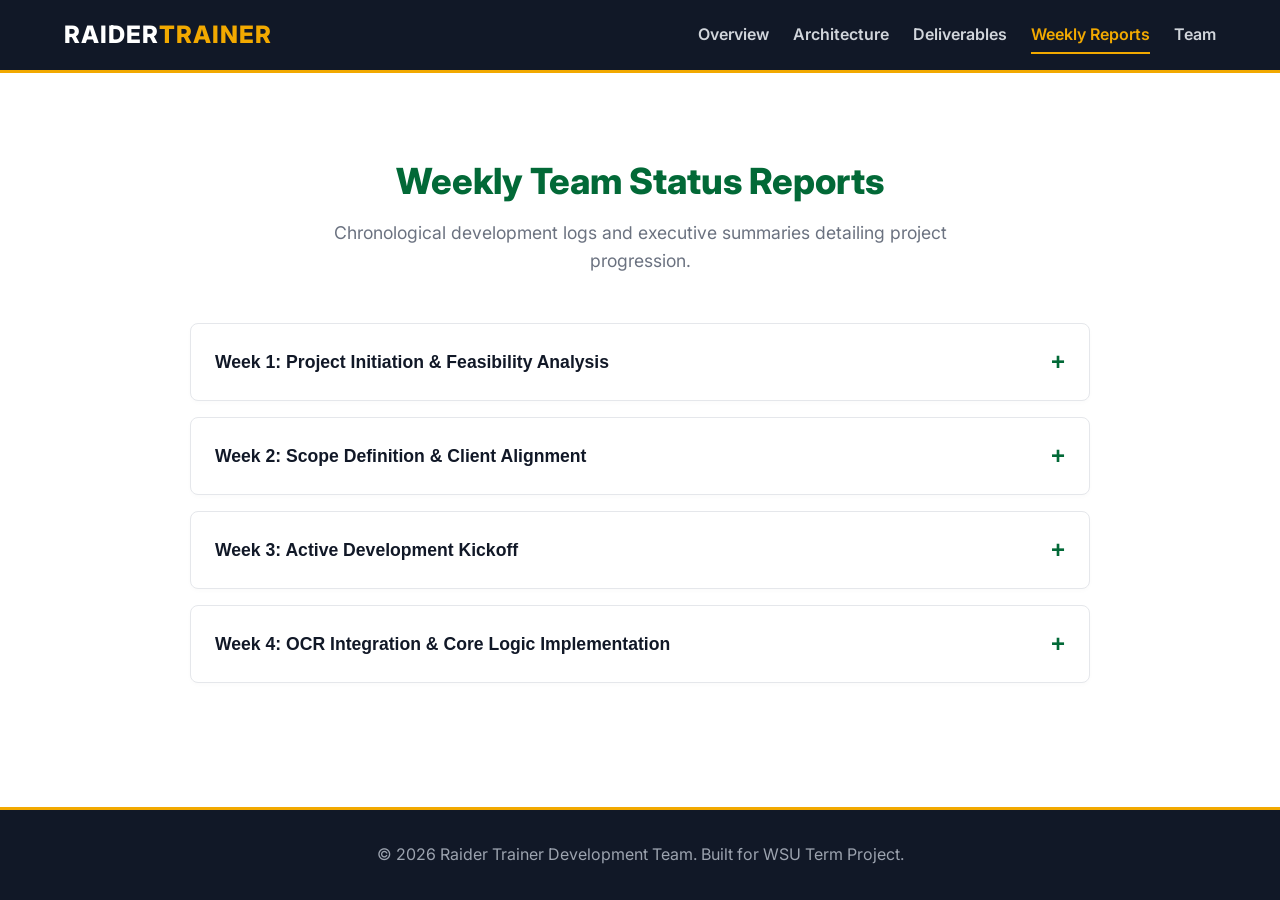
==== reports.html @ cd7f5178 "Added .html, .css, and .js files for the website" ====
<!DOCTYPE html>
<html lang="en">
<head>
    <meta charset="UTF-8">
    <meta name="viewport" content="width=device-width, initial-scale=1.0">
    <title>Raider Trainer | Weekly Reports</title>
    <link rel="stylesheet" href="styles.css">
    <link rel="preconnect" href="https://fonts.googleapis.com">
    <link rel="preconnect" href="https://fonts.gstatic.com" crossorigin>
    <link href="https://fonts.googleapis.com/css2?family=Inter:wght@300;400;600;700;800&display=swap" rel="stylesheet">
</head>
<body>
    <header class="navbar">
        <div class="nav-container">
            <a href="index.html" class="logo">Raider<span>Trainer</span></a>
            <button class="nav-toggle" id="navToggle">&#9776;</button>
            <nav class="nav-menu" id="navMenu">
                <ul>
                    <li><a href="index.html">Overview</a></li>
                    <li><a href="architecture.html">Architecture</a></li>
                    <li><a href="deliverables.html">Deliverables</a></li>
                    <li><a href="reports.html" class="active">Weekly Reports</a></li>
                    <li><a href="team.html">Team</a></li>
                </ul>
            </nav>
        </div>
    </header>

    <section class="section container">
        <h2 class="section-title">Weekly Team Status Reports</h2>
        <p class="section-subtitle">Chronological development logs and executive summaries detailing project progression.</p>

        <div class="accordion">
            <!-- Week 1 -->
            <div class="accordion-item">
                <button class="accordion-header">
                    <span>Week 1: Project Initiation & Feasibility Analysis</span>
                    <span class="icon">+</span>
                </button>
                <div class="accordion-content">
                    <p><strong>Executive Summary:</strong></p>
                    <ul>
                        <li>Conducted initial team assembly to establish internal communication protocols and collaborative workflows.</li>
                        <li>Performed preliminary technical research on the Python programming language to evaluate its feasibility and library support for the application's core computer vision requirements.</li>
                    </ul>
                </div>
            </div>

            <!-- Week 2 -->
            <div class="accordion-item">
                <button class="accordion-header">
                    <span>Week 2: Scope Definition & Client Alignment</span>
                    <span class="icon">+</span>
                </button>
                <div class="accordion-content">
                    <p><strong>Executive Summary (Meetings on 9/9, 9/10, 9/13):</strong></p>
                    <ul>
                        <li><strong>Role Delegation:</strong> Formally assigned domain responsibilities: Dipika Jirel (Frontend GUI), Prince Patel (Backend & Computer Vision), and Daniel Blair (Project Documentation & Web Architecture).</li>
                        <li><strong>MVP Delineation:</strong> Finalized the Software Requirements Specification, explicitly designating Requirements 1.x through 7.x as the Minimum Viable Product (MVP), while categorizing 8.x and beyond as secondary objectives.</li>
                        <li><strong>Technical Decisions:</strong> Adopted Optical Character Recognition (OCR) for dumbbell weight identification. Established a robust error-handling protocol where the system will prompt manual user entry following three consecutive OCR failures.</li>
                        <li><strong>Client Coordination:</strong> Conducted a formal requirement review session with the client (Professor Sean) following the September 10th lecture to validate project scope and deliverables.</li>
                    </ul>
                </div>
            </div>

            <!-- Week 3 -->
            <div class="accordion-item">
                <button class="accordion-header">
                    <span>Week 3: Active Development Kickoff</span>
                    <span class="icon">+</span>
                </button>
                <div class="accordion-content">
                    <p><strong>Executive Summary (Meetings on 9/18, 9/20):</strong></p>
                    <ul>
                        <li><strong>Phase Transition:</strong> Successfully transitioned from the documentation phase into active coding and architectural development across all respective domains.</li>
                        <li><strong>Backend Operations:</strong> Initiated development of the OCR module for automated weight detection, tracking toward a Week 4 completion milestone.</li>
                        <li><strong>Web Architecture & Frontend:</strong> Commenced structural UI layout for the desktop application and established the repository framework for the project documentation website, targeting an October 1 deployment.</li>
                        <li><strong>Sprint Synchronization:</strong> Executed mid-week status checks to monitor individual progress, assess risk factors, and ensure alignment with impending preliminary deadlines.</li>
                    </ul>
                </div>
            </div>

            <!-- Week 4 -->
            <div class="accordion-item">
                <button class="accordion-header">
                    <span>Week 4: OCR Integration & Core Logic Implementation</span>
                    <span class="icon">+</span>
                </button>
                <div class="accordion-content">
                    <p><strong>Executive Summary:</strong></p>
                    <ul>
                        <li><strong>Backend Milestone:</strong> Successfully implemented and finalized the OCR weight recognition system. Established the fundamental algorithmic logic for tracking workout metrics, including repetitions and sets.</li>
                        <li><strong>Frontend Progression:</strong> Continued iterative development on the graphical user interface, refining component layouts and user routing.</li>
                        <li><strong>Documentation Hub:</strong> Achieved substantial progress on the team website, finalizing the styling parameters and responsive layouts in preparation for hosting integration.</li>
                    </ul>
                </div>
            </div>

        </div>
    </section>
    
    <footer>
        <div class="container footer-content">
            <p>&copy; 2026 Raider Trainer Development Team. Built for WSU Term Project.</p>
        </div>
    </footer>
    <script src="script.js"></script>
</body>
</html>
---- styles.css ----
/* WSU Theme Variables */
:root {
    --wsu-green: #026937;
    --wsu-green-dark: #014d28;
    --wsu-gold: #F2A900;
    --wsu-gold-light: #ffc436;
    
    --dark-color: #1a1c20;
    --darker-color: #111827;
    --light-bg: #f3f4f6;
    --white: #ffffff;
    --text-color: #374151;
    --border-color: #e5e7eb;
    
    --font-family: 'Inter', -apple-system, BlinkMacSystemFont, sans-serif;
    --transition: all 0.3s ease;
}

* { margin: 0; padding: 0; box-sizing: border-box; }

body {
    font-family: var(--font-family);
    line-height: 1.6;
    color: var(--text-color);
    background-color: var(--white);
    min-height: 100vh;
    display: flex;
    flex-direction: column;
}

.container { max-width: 1200px; margin: 0 auto; padding: 0 1.5rem; flex-grow: 1; }

/* Navigation */
.navbar { background-color: var(--darker-color); position: sticky; top: 0; z-index: 1000; border-bottom: 3px solid var(--wsu-gold); }
.nav-container { display: flex; justify-content: space-between; align-items: center; padding: 1rem 1.5rem; max-width: 1200px; margin: 0 auto; }
.logo { font-size: 1.5rem; font-weight: 800; color: var(--white); text-decoration: none; text-transform: uppercase; letter-spacing: 1px;}
.logo span { color: var(--wsu-gold); }

.nav-menu ul { display: flex; list-style: none; gap: 1.5rem; }
.nav-menu a { color: #d1d5db; text-decoration: none; font-weight: 600; transition: var(--transition); padding: 0.5rem 0;}
.nav-menu a:hover, .nav-menu a.active { color: var(--wsu-gold); border-bottom: 2px solid var(--wsu-gold); }
.nav-toggle { display: none; background: none; border: none; color: white; font-size: 1.5rem; cursor: pointer; }

/* Hero Section */
.hero { background: linear-gradient(135deg, var(--darker-color), var(--wsu-green-dark)); color: white; padding: 7rem 1.5rem; text-align: center; border-bottom: 5px solid var(--wsu-gold); }
.badge { background: rgba(242, 169, 0, 0.2); color: var(--wsu-gold); padding: 0.5rem 1.2rem; border-radius: 20px; font-weight: 700; text-transform: uppercase; font-size: 0.85rem; letter-spacing: 1px; border: 1px solid var(--wsu-gold);}
.hero h1 { font-size: 3rem; margin: 1.5rem 0 1rem 0; font-weight: 800; line-height: 1.2; }
.hero p { font-size: 1.2rem; color: #e5e7eb; max-width: 700px; margin: 0 auto 2.5rem auto; }

.hero-buttons { display: flex; justify-content: center; gap: 1rem; flex-wrap: wrap; }
.btn { padding: 0.8rem 2rem; border-radius: 6px; text-decoration: none; font-weight: 700; transition: var(--transition); display: inline-block; }
.btn-primary { background-color: var(--wsu-gold); color: var(--darker-color); }
.btn-primary:hover { background-color: var(--wsu-gold-light); transform: translateY(-2px); }
.btn-outline { border: 2px solid var(--wsu-gold); color: var(--wsu-gold); }
.btn-outline:hover { background-color: rgba(242, 169, 0, 0.1); transform: translateY(-2px); }

/* General Sections */
.section { padding: 5rem 0; }
.bg-alt { background-color: var(--light-bg); border-top: 1px solid var(--border-color); border-bottom: 1px solid var(--border-color); }
.section-title { font-size: 2.25rem; color: var(--wsu-green); text-align: center; margin-bottom: 0.5rem; font-weight: 800; }
.section-subtitle { text-align: center; color: #6b7280; max-width: 650px; margin: 0 auto 3rem auto; font-size: 1.1rem; }

/* Grid Layouts */
.card-grid, .arch-tech-grid, .deliverables-grid, .team-grid {
    display: grid;
    grid-template-columns: repeat(auto-fit, minmax(280px, 1fr));
    gap: 2rem;
}

.card, .tech-item, .deliverable-card, .team-card {
    background: var(--white);
    padding: 2.5rem 2rem;
    border-radius: 12px;
    border: 1px solid var(--border-color);
    box-shadow: 0 4px 6px rgba(0,0,0,0.02);
    transition: var(--transition);
}

.card:hover, .deliverable-card:hover, .team-card:hover {
    transform: translateY(-5px);
    box-shadow: 0 12px 20px rgba(0,0,0,0.08);
    border-color: var(--wsu-green);
}

.card-icon { font-size: 2.5rem; margin-bottom: 1rem; }
.card h3 { color: var(--darker-color); margin-bottom: 1rem; font-size: 1.25rem; }

/* Feature Split Cards (For GIFs) */
.feature-grid { display: flex; flex-direction: column; gap: 4rem; margin-top: 3rem; }
.feature-card { display: flex; align-items: center; gap: 3rem; background: var(--white); border-radius: 12px; border: 1px solid var(--border-color); overflow: hidden; box-shadow: 0 4px 15px rgba(0,0,0,0.05); }
.feature-card.reverse { flex-direction: row-reverse; }
.feature-media { flex: 1; background: var(--darker-color); display: flex; justify-content: center; padding: 2rem; }
.feature-media img { width: 100%; max-width: 300px; border-radius: 8px; border: 3px solid #374151; }
.feature-text { flex: 1.2; padding: 3rem; }
.feature-text h3 { color: var(--wsu-green); font-size: 1.8rem; margin-bottom: 1rem; font-weight: 800; }
.feature-text p { font-size: 1.1rem; color: #4b5563; }

/* Architecture Box */
.arch-box { background: var(--white); padding: 3rem; border-radius: 12px; border: 1px solid var(--border-color); border-top: 5px solid var(--wsu-green); box-shadow: 0 10px 25px rgba(0,0,0,0.05); }
.tech-item h4 { color: var(--wsu-gold); margin-bottom: 0.5rem; font-size: 1.2rem; background: var(--darker-color); display: inline-block; padding: 0.3rem 0.8rem; border-radius: 4px; }

/* Team Cards */
.team-card { text-align: center; border-top: 4px solid var(--wsu-gold); }
.avatar { width: 90px; height: 90px; border-radius: 50%; background: var(--wsu-green); color: white; display: flex; align-items: center; justify-content: center; font-size: 1.8rem; font-weight: 800; margin: 0 auto 1.5rem auto; border: 4px solid var(--light-bg); box-shadow: 0 4px 10px rgba(0,0,0,0.1);}
.team-card h3 { font-size: 1.4rem; color: var(--darker-color); margin-bottom: 0.2rem; }
.role { color: var(--wsu-green); font-weight: 700; margin-bottom: 1.2rem; text-transform: uppercase; font-size: 0.85rem; letter-spacing: 1px; }

/* Deliverables */
.deliverable-card { position: relative; }
.weight-tag { position: absolute; top: 1.5rem; right: 1.5rem; background: var(--wsu-gold); color: var(--darker-color); font-size: 0.75rem; padding: 0.3rem 0.8rem; border-radius: 20px; font-weight: 700; }
.doc-link { display: inline-block; margin-top: 1.5rem; color: var(--wsu-green); font-weight: 700; text-decoration: none; border-bottom: 2px solid transparent; transition: var(--transition); }
.doc-link:hover { color: var(--wsu-green-dark); border-bottom-color: var(--wsu-green-dark); }

/* Accordion */
.accordion { max-width: 900px; margin: 0 auto; }
.accordion-item { border: 1px solid var(--border-color); margin-bottom: 1rem; border-radius: 8px; background: var(--white); box-shadow: 0 2px 4px rgba(0,0,0,0.02); overflow: hidden; }
.accordion-header { width: 100%; padding: 1.5rem; display: flex; justify-content: space-between; align-items: center; background: none; border: none; font-size: 1.1rem; font-weight: 700; cursor: pointer; color: var(--darker-color); transition: var(--transition); }
.accordion-header:hover { background-color: var(--light-bg); color: var(--wsu-green); }
.accordion-content { padding: 0 1.5rem; max-height: 0; overflow: hidden; transition: max-height 0.4s ease, padding 0.4s ease; background: #fafafa; }
.accordion-item.active .accordion-content { padding-bottom: 1.5rem; max-height: 400px; }
.accordion-item.active .icon { transform: rotate(45deg); color: var(--wsu-gold); }
.icon { font-size: 1.5rem; transition: transform 0.3s ease; color: var(--wsu-green); font-weight: bold; }

/* Footer */
footer { background: var(--darker-color); color: #9ca3af; padding: 2rem 0; text-align: center; border-top: 3px solid var(--wsu-gold); }

/* =========================================
   Terminal Window (Architecture Page)
   ========================================= */
.terminal-window { 
    background: var(--darker-color); 
    border-radius: 8px; 
    max-width: 800px; 
    margin: 0 auto; 
    box-shadow: 0 10px 30px rgba(0,0,0,0.15); 
    overflow: hidden; 
    border: 1px solid #374151; 
}
.terminal-header { 
    background: #374151; 
    padding: 0.75rem 1rem; 
    display: flex; 
    align-items: center; 
    gap: 8px; 
    position: relative; 
}
.dot { width: 12px; height: 12px; border-radius: 50%; display: inline-block; }
.dot.red { background: #ff5f56; }
.dot.yellow { background: #ffbd2e; }
.dot.green { background: #27c93f; }
.terminal-title { 
    color: #9ca3af; 
    font-size: 0.85rem; 
    font-family: monospace; 
    position: absolute; 
    width: 100%; 
    text-align: center; 
    left: 0; 
    pointer-events: none; 
}
.terminal-body { 
    padding: 1.5rem; 
    font-family: 'Courier New', Courier, monospace; 
    color: #e5e7eb; 
    font-size: 0.95rem; 
    line-height: 1.8; 
    overflow-x: auto; 
}
.prompt { color: var(--wsu-gold); margin-right: 10px; font-weight: bold; }
.comment { color: #6b7280; font-style: italic; }

/* =========================================
   Video Player Container (Index Page)
   ========================================= */
.video-container {
    max-width: 900px;
    margin: 0 auto;
    border-radius: 12px;
    overflow: hidden;
    box-shadow: 0 10px 30px rgba(0,0,0,0.1);
    border: 4px solid var(--darker-color);
    background: var(--darker-color);
}
.video-container video {
    width: 100%;
    display: block;
    border-radius: 8px;
}

/* =========================================
   Hardware Requirements Box (Index Page)
   ========================================= */
.hardware-box {
    max-width: 900px;
    margin: 0 auto;
    background: var(--white);
    padding: 2rem;
    border-radius: 8px;
    border-left: 5px solid var(--wsu-gold);
    box-shadow: 0 4px 6px rgba(0,0,0,0.02);
}
.hardware-box h3 {
    color: var(--darker-color);
    margin-bottom: 1rem;
    font-size: 1.3rem;
}
.hardware-list {
    list-style-type: disc;
    padding-left: 1.5rem;
    color: var(--text-color);
}
.hardware-list li {
    margin-bottom: 0.5rem;
    font-size: 1.05rem;
}

/* Mobile Adjustments */
@media (max-width: 900px) {
    .feature-card { flex-direction: column; }
    .feature-card.reverse { flex-direction: column; }
    .feature-text { padding: 2rem; }
    .hero h1 { font-size: 2.2rem; }
}
@media (max-width: 768px) {
    .nav-toggle { display: block; }
    .nav-menu { display: none; width: 100%; position: absolute; top: 100%; left: 0; background: var(--darker-color); padding: 1rem; border-bottom: 3px solid var(--wsu-gold); }
    .nav-menu.active { display: block; }
    .nav-menu ul { flex-direction: column; gap: 0; }
    .nav-menu a { display: block; padding: 1rem; border-bottom: 1px solid #374151; }
    .nav-menu a:hover, .nav-menu a.active { border-bottom: 1px solid var(--wsu-gold); }
}
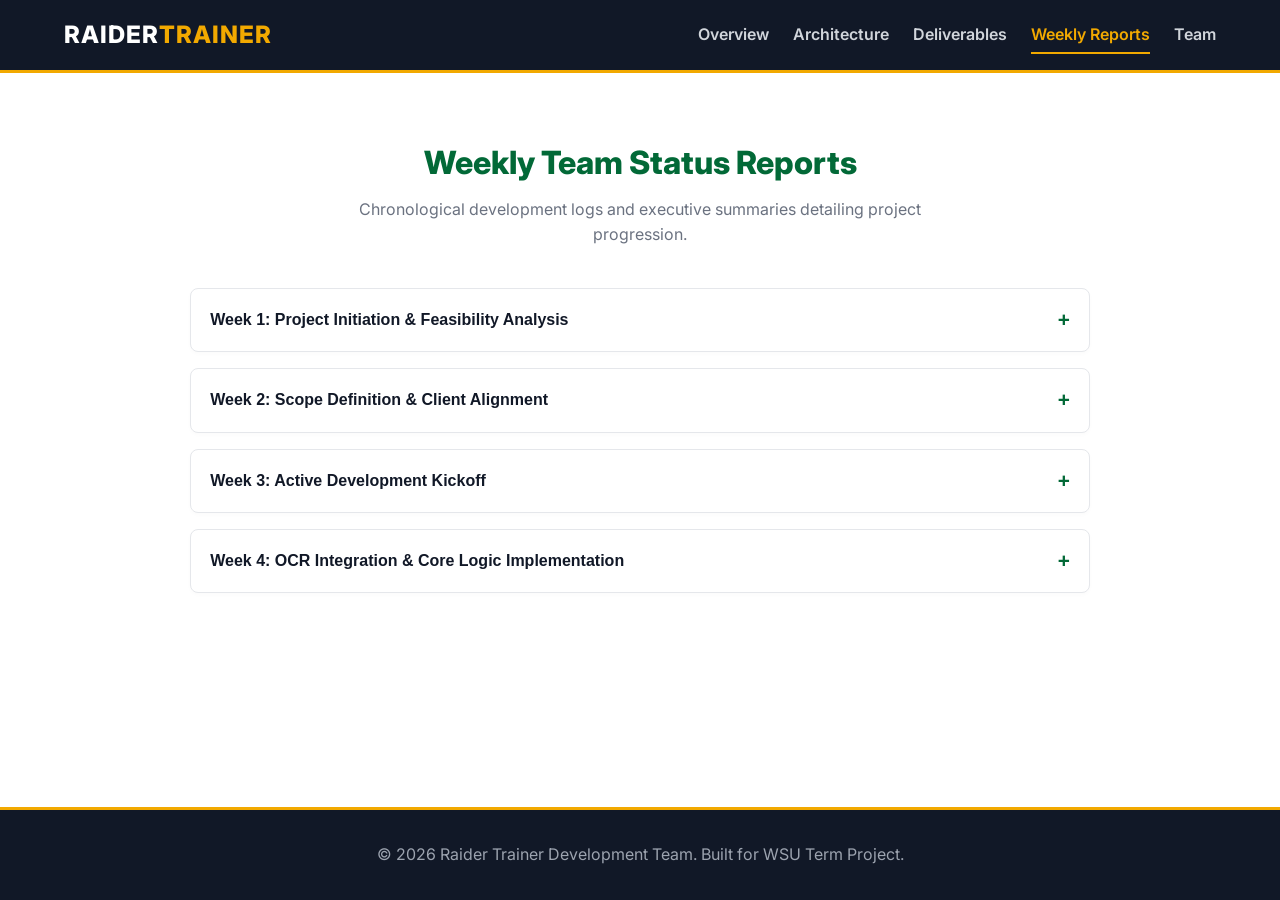
==== commit 36c705dd: "Update reports.html Updated reports.html to mention that Daniel finished the team website for the mo" ====
--- a/reports.html
+++ b/reports.html
@@ -90,8 +90,7 @@
                     <p><strong>Executive Summary:</strong></p>
                     <ul>
                         <li><strong>Backend Milestone:</strong> Successfully implemented and finalized the OCR weight recognition system. Established the fundamental algorithmic logic for tracking workout metrics, including repetitions and sets.</li>
-                        <li><strong>Frontend Progression:</strong> Continued iterative development on the graphical user interface, refining component layouts and user routing.</li>
-                        <li><strong>Documentation Hub:</strong> Achieved substantial progress on the team website, finalizing the styling parameters and responsive layouts in preparation for hosting integration.</li>
+                        <li><strong>Frontend & Website Completion:</strong> Daniel Blair successfully finished the team website and the front end of the desktop application, establishing the PyQt6 user interfaces, window routing, and local data persistence workflows.</li>
                     </ul>
                 </div>
             </div>
@@ -106,4 +105,4 @@
     </footer>
     <script src="script.js"></script>
 </body>
-</html>+</html>
--- a/styles.css
+++ b/styles.css
@@ -26,13 +26,20 @@
     min-height: 100vh;
     display: flex;
     flex-direction: column;
-}
-
-.container { max-width: 1200px; margin: 0 auto; padding: 0 1.5rem; flex-grow: 1; }
+    overflow-x: hidden; /* Prevents global horizontal side-scrolling */
+}
+
+.container { 
+    max-width: 1200px; 
+    margin: 0 auto; 
+    padding: 0 1.5rem; 
+    flex-grow: 1; 
+    width: 100%;
+}
 
 /* Navigation */
-.navbar { background-color: var(--darker-color); position: sticky; top: 0; z-index: 1000; border-bottom: 3px solid var(--wsu-gold); }
-.nav-container { display: flex; justify-content: space-between; align-items: center; padding: 1rem 1.5rem; max-width: 1200px; margin: 0 auto; }
+.navbar { background-color: var(--darker-color); position: sticky; top: 0; z-index: 1000; border-bottom: 3px solid var(--wsu-gold); width: 100%; }
+.nav-container { display: flex; justify-content: space-between; align-items: center; padding: 1rem 1.5rem; max-width: 1200px; margin: 0 auto; width: 100%; }
 .logo { font-size: 1.5rem; font-weight: 800; color: var(--white); text-decoration: none; text-transform: uppercase; letter-spacing: 1px;}
 .logo span { color: var(--wsu-gold); }
 
@@ -42,34 +49,48 @@
 .nav-toggle { display: none; background: none; border: none; color: white; font-size: 1.5rem; cursor: pointer; }
 
 /* Hero Section */
-.hero { background: linear-gradient(135deg, var(--darker-color), var(--wsu-green-dark)); color: white; padding: 7rem 1.5rem; text-align: center; border-bottom: 5px solid var(--wsu-gold); }
-.badge { background: rgba(242, 169, 0, 0.2); color: var(--wsu-gold); padding: 0.5rem 1.2rem; border-radius: 20px; font-weight: 700; text-transform: uppercase; font-size: 0.85rem; letter-spacing: 1px; border: 1px solid var(--wsu-gold);}
-.hero h1 { font-size: 3rem; margin: 1.5rem 0 1rem 0; font-weight: 800; line-height: 1.2; }
-.hero p { font-size: 1.2rem; color: #e5e7eb; max-width: 700px; margin: 0 auto 2.5rem auto; }
+.hero { background: linear-gradient(135deg, var(--darker-color), var(--wsu-green-dark)); color: white; padding: 5rem 1rem; text-align: center; border-bottom: 5px solid var(--wsu-gold); }
+.badge { 
+    background: rgba(242, 169, 0, 0.2); 
+    color: var(--wsu-gold); 
+    padding: 0.6rem 1rem; 
+    border-radius: 20px; 
+    font-weight: 700; 
+    text-transform: uppercase; 
+    font-size: 0.75rem; 
+    letter-spacing: 0.5px; 
+    border: 1px solid var(--wsu-gold);
+    display: inline-block;
+    max-width: 100%;
+    white-space: normal; /* Allows badge text to wrap cleanly on phones without overflowing */
+    line-height: 1.4;
+}
+.hero h1 { font-size: 2.5rem; margin: 1.2rem 0 1rem 0; font-weight: 800; line-height: 1.2; }
+.hero p { font-size: 1.1rem; color: #e5e7eb; max-width: 700px; margin: 0 auto 2rem auto; }
 
 .hero-buttons { display: flex; justify-content: center; gap: 1rem; flex-wrap: wrap; }
-.btn { padding: 0.8rem 2rem; border-radius: 6px; text-decoration: none; font-weight: 700; transition: var(--transition); display: inline-block; }
+.btn { padding: 0.8rem 1.8rem; border-radius: 6px; text-decoration: none; font-weight: 700; transition: var(--transition); display: inline-block; text-align: center; }
 .btn-primary { background-color: var(--wsu-gold); color: var(--darker-color); }
 .btn-primary:hover { background-color: var(--wsu-gold-light); transform: translateY(-2px); }
 .btn-outline { border: 2px solid var(--wsu-gold); color: var(--wsu-gold); }
 .btn-outline:hover { background-color: rgba(242, 169, 0, 0.1); transform: translateY(-2px); }
 
 /* General Sections */
-.section { padding: 5rem 0; }
+.section { padding: 4rem 0; }
 .bg-alt { background-color: var(--light-bg); border-top: 1px solid var(--border-color); border-bottom: 1px solid var(--border-color); }
-.section-title { font-size: 2.25rem; color: var(--wsu-green); text-align: center; margin-bottom: 0.5rem; font-weight: 800; }
-.section-subtitle { text-align: center; color: #6b7280; max-width: 650px; margin: 0 auto 3rem auto; font-size: 1.1rem; }
+.section-title { font-size: 2rem; color: var(--wsu-green); text-align: center; margin-bottom: 0.5rem; font-weight: 800; }
+.section-subtitle { text-align: center; color: #6b7280; max-width: 650px; margin: 0 auto 2.5rem auto; font-size: 1rem; padding: 0 1rem; }
 
 /* Grid Layouts */
 .card-grid, .arch-tech-grid, .deliverables-grid, .team-grid {
     display: grid;
-    grid-template-columns: repeat(auto-fit, minmax(280px, 1fr));
-    gap: 2rem;
+    grid-template-columns: repeat(auto-fit, minmax(260px, 1fr));
+    gap: 1.5rem;
 }
 
 .card, .tech-item, .deliverable-card, .team-card {
     background: var(--white);
-    padding: 2.5rem 2rem;
+    padding: 2rem 1.5rem;
     border-radius: 12px;
     border: 1px solid var(--border-color);
     box-shadow: 0 4px 6px rgba(0,0,0,0.02);
@@ -82,47 +103,47 @@
     border-color: var(--wsu-green);
 }
 
-.card-icon { font-size: 2.5rem; margin-bottom: 1rem; }
-.card h3 { color: var(--darker-color); margin-bottom: 1rem; font-size: 1.25rem; }
+.card-icon { font-size: 2.2rem; margin-bottom: 1rem; }
+.card h3 { color: var(--darker-color); margin-bottom: 1rem; font-size: 1.2rem; }
 
 /* Feature Split Cards (For GIFs) */
-.feature-grid { display: flex; flex-direction: column; gap: 4rem; margin-top: 3rem; }
-.feature-card { display: flex; align-items: center; gap: 3rem; background: var(--white); border-radius: 12px; border: 1px solid var(--border-color); overflow: hidden; box-shadow: 0 4px 15px rgba(0,0,0,0.05); }
+.feature-grid { display: flex; flex-direction: column; gap: 3rem; margin-top: 2rem; }
+.feature-card { display: flex; align-items: center; gap: 2rem; background: var(--white); border-radius: 12px; border: 1px solid var(--border-color); overflow: hidden; box-shadow: 0 4px 15px rgba(0,0,0,0.05); }
 .feature-card.reverse { flex-direction: row-reverse; }
-.feature-media { flex: 1; background: var(--darker-color); display: flex; justify-content: center; padding: 2rem; }
-.feature-media img { width: 100%; max-width: 300px; border-radius: 8px; border: 3px solid #374151; }
-.feature-text { flex: 1.2; padding: 3rem; }
-.feature-text h3 { color: var(--wsu-green); font-size: 1.8rem; margin-bottom: 1rem; font-weight: 800; }
-.feature-text p { font-size: 1.1rem; color: #4b5563; }
+.feature-media { flex: 1; background: var(--darker-color); display: flex; justify-content: center; padding: 1.5rem; width: 100%; }
+.feature-media img { width: 100%; max-width: 260px; height: auto; border-radius: 8px; border: 3px solid #374151; }
+.feature-text { flex: 1.2; padding: 2rem; }
+.feature-text h3 { color: var(--wsu-green); font-size: 1.5rem; margin-bottom: 0.75rem; font-weight: 800; }
+.feature-text p { font-size: 1rem; color: #4b5563; }
 
 /* Architecture Box */
-.arch-box { background: var(--white); padding: 3rem; border-radius: 12px; border: 1px solid var(--border-color); border-top: 5px solid var(--wsu-green); box-shadow: 0 10px 25px rgba(0,0,0,0.05); }
-.tech-item h4 { color: var(--wsu-gold); margin-bottom: 0.5rem; font-size: 1.2rem; background: var(--darker-color); display: inline-block; padding: 0.3rem 0.8rem; border-radius: 4px; }
+.arch-box { background: var(--white); padding: 2rem 1.5rem; border-radius: 12px; border: 1px solid var(--border-color); border-top: 5px solid var(--wsu-green); box-shadow: 0 10px 25px rgba(0,0,0,0.05); }
+.tech-item h4 { color: var(--wsu-gold); margin-bottom: 0.5rem; font-size: 1.1rem; background: var(--darker-color); display: inline-block; padding: 0.3rem 0.8rem; border-radius: 4px; }
 
 /* Team Cards */
 .team-card { text-align: center; border-top: 4px solid var(--wsu-gold); }
-.avatar { width: 90px; height: 90px; border-radius: 50%; background: var(--wsu-green); color: white; display: flex; align-items: center; justify-content: center; font-size: 1.8rem; font-weight: 800; margin: 0 auto 1.5rem auto; border: 4px solid var(--light-bg); box-shadow: 0 4px 10px rgba(0,0,0,0.1);}
-.team-card h3 { font-size: 1.4rem; color: var(--darker-color); margin-bottom: 0.2rem; }
-.role { color: var(--wsu-green); font-weight: 700; margin-bottom: 1.2rem; text-transform: uppercase; font-size: 0.85rem; letter-spacing: 1px; }
+.avatar { width: 80px; height: 80px; border-radius: 50%; background: var(--wsu-green); color: white; display: flex; align-items: center; justify-content: center; font-size: 1.6rem; font-weight: 800; margin: 0 auto 1.2rem auto; border: 4px solid var(--light-bg); box-shadow: 0 4px 10px rgba(0,0,0,0.1); }
+.team-card h3 { font-size: 1.3rem; color: var(--darker-color); margin-bottom: 0.2rem; }
+.role { color: var(--wsu-green); font-weight: 700; margin-bottom: 1rem; text-transform: uppercase; font-size: 0.8rem; letter-spacing: 1px; }
 
 /* Deliverables */
 .deliverable-card { position: relative; }
-.weight-tag { position: absolute; top: 1.5rem; right: 1.5rem; background: var(--wsu-gold); color: var(--darker-color); font-size: 0.75rem; padding: 0.3rem 0.8rem; border-radius: 20px; font-weight: 700; }
-.doc-link { display: inline-block; margin-top: 1.5rem; color: var(--wsu-green); font-weight: 700; text-decoration: none; border-bottom: 2px solid transparent; transition: var(--transition); }
+.weight-tag { position: absolute; top: 1.2rem; right: 1.2rem; background: var(--wsu-gold); color: var(--darker-color); font-size: 0.7rem; padding: 0.25rem 0.6rem; border-radius: 20px; font-weight: 700; }
+.doc-link { display: inline-block; margin-top: 1.2rem; color: var(--wsu-green); font-weight: 700; text-decoration: none; border-bottom: 2px solid transparent; transition: var(--transition); }
 .doc-link:hover { color: var(--wsu-green-dark); border-bottom-color: var(--wsu-green-dark); }
 
 /* Accordion */
-.accordion { max-width: 900px; margin: 0 auto; }
+.accordion { max-width: 900px; margin: 0 auto; width: 100%; }
 .accordion-item { border: 1px solid var(--border-color); margin-bottom: 1rem; border-radius: 8px; background: var(--white); box-shadow: 0 2px 4px rgba(0,0,0,0.02); overflow: hidden; }
-.accordion-header { width: 100%; padding: 1.5rem; display: flex; justify-content: space-between; align-items: center; background: none; border: none; font-size: 1.1rem; font-weight: 700; cursor: pointer; color: var(--darker-color); transition: var(--transition); }
+.accordion-header { width: 100%; padding: 1.2rem; display: flex; justify-content: space-between; align-items: center; background: none; border: none; font-size: 1rem; font-weight: 700; cursor: pointer; color: var(--darker-color); transition: var(--transition); text-align: left; }
 .accordion-header:hover { background-color: var(--light-bg); color: var(--wsu-green); }
-.accordion-content { padding: 0 1.5rem; max-height: 0; overflow: hidden; transition: max-height 0.4s ease, padding 0.4s ease; background: #fafafa; }
-.accordion-item.active .accordion-content { padding-bottom: 1.5rem; max-height: 400px; }
+.accordion-content { padding: 0 1.2rem; max-height: 0; overflow: hidden; transition: max-height 0.4s ease, padding 0.4s ease; background: #fafafa; }
+.accordion-item.active .accordion-content { padding-bottom: 1.2rem; max-height: 600px; }
 .accordion-item.active .icon { transform: rotate(45deg); color: var(--wsu-gold); }
-.icon { font-size: 1.5rem; transition: transform 0.3s ease; color: var(--wsu-green); font-weight: bold; }
+.icon { font-size: 1.3rem; transition: transform 0.3s ease; color: var(--wsu-green); font-weight: bold; flex-shrink: 0; margin-left: 10px; }
 
 /* Footer */
-footer { background: var(--darker-color); color: #9ca3af; padding: 2rem 0; text-align: center; border-top: 3px solid var(--wsu-gold); }
+footer { background: var(--darker-color); color: #9ca3af; padding: 2rem 1rem; text-align: center; border-top: 3px solid var(--wsu-gold); width: 100%; }
 
 /* =========================================
    Terminal Window (Architecture Page)
@@ -135,22 +156,23 @@
     box-shadow: 0 10px 30px rgba(0,0,0,0.15); 
     overflow: hidden; 
     border: 1px solid #374151; 
+    width: 100%;
 }
 .terminal-header { 
     background: #374151; 
-    padding: 0.75rem 1rem; 
+    padding: 0.6rem 1rem; 
     display: flex; 
     align-items: center; 
     gap: 8px; 
     position: relative; 
 }
-.dot { width: 12px; height: 12px; border-radius: 50%; display: inline-block; }
+.dot { width: 10px; height: 10px; border-radius: 50%; display: inline-block; }
 .dot.red { background: #ff5f56; }
 .dot.yellow { background: #ffbd2e; }
 .dot.green { background: #27c93f; }
 .terminal-title { 
     color: #9ca3af; 
-    font-size: 0.85rem; 
+    font-size: 0.8rem; 
     font-family: monospace; 
     position: absolute; 
     width: 100%; 
@@ -159,14 +181,16 @@
     pointer-events: none; 
 }
 .terminal-body { 
-    padding: 1.5rem; 
+    padding: 1.2rem 1rem; 
     font-family: 'Courier New', Courier, monospace; 
     color: #e5e7eb; 
-    font-size: 0.95rem; 
-    line-height: 1.8; 
-    overflow-x: auto; 
-}
-.prompt { color: var(--wsu-gold); margin-right: 10px; font-weight: bold; }
+    font-size: 0.85rem; 
+    line-height: 1.7; 
+    overflow-x: auto; /* Allows code lines to scroll horizontally inside terminal without breaking page */
+    white-space: pre-wrap;
+    word-break: break-all;
+}
+.prompt { color: var(--wsu-gold); margin-right: 8px; font-weight: bold; }
 .comment { color: #6b7280; font-style: italic; }
 
 /* =========================================
@@ -180,6 +204,7 @@
     box-shadow: 0 10px 30px rgba(0,0,0,0.1);
     border: 4px solid var(--darker-color);
     background: var(--darker-color);
+    width: 100%;
 }
 .video-container video {
     width: 100%;
@@ -194,38 +219,45 @@
     max-width: 900px;
     margin: 0 auto;
     background: var(--white);
-    padding: 2rem;
+    padding: 1.5rem;
     border-radius: 8px;
     border-left: 5px solid var(--wsu-gold);
     box-shadow: 0 4px 6px rgba(0,0,0,0.02);
+    width: 100%;
 }
 .hardware-box h3 {
     color: var(--darker-color);
-    margin-bottom: 1rem;
-    font-size: 1.3rem;
+    margin-bottom: 0.75rem;
+    font-size: 1.2rem;
 }
 .hardware-list {
     list-style-type: disc;
-    padding-left: 1.5rem;
+    padding-left: 1.2rem;
     color: var(--text-color);
 }
 .hardware-list li {
-    margin-bottom: 0.5rem;
-    font-size: 1.05rem;
-}
-
-/* Mobile Adjustments */
+    margin-bottom: 0.4rem;
+    font-size: 0.95rem;
+}
+
+/* Mobile & Tablet Responsive Media Queries */
 @media (max-width: 900px) {
     .feature-card { flex-direction: column; }
     .feature-card.reverse { flex-direction: column; }
-    .feature-text { padding: 2rem; }
-    .hero h1 { font-size: 2.2rem; }
-}
+    .feature-text { padding: 1.5rem; }
+    .hero h1 { font-size: 2rem; }
+    .hero { padding: 4rem 1rem; }
+    .section { padding: 3rem 0; }
+}
+
 @media (max-width: 768px) {
     .nav-toggle { display: block; }
     .nav-menu { display: none; width: 100%; position: absolute; top: 100%; left: 0; background: var(--darker-color); padding: 1rem; border-bottom: 3px solid var(--wsu-gold); }
     .nav-menu.active { display: block; }
     .nav-menu ul { flex-direction: column; gap: 0; }
-    .nav-menu a { display: block; padding: 1rem; border-bottom: 1px solid #374151; }
+    .nav-menu a { display: block; padding: 0.8rem 1rem; border-bottom: 1px solid #374151; }
     .nav-menu a:hover, .nav-menu a.active { border-bottom: 1px solid var(--wsu-gold); }
-}+    
+    .hero-buttons { flex-direction: column; width: 100%; padding: 0 1rem; }
+    .btn { width: 100%; }
+}
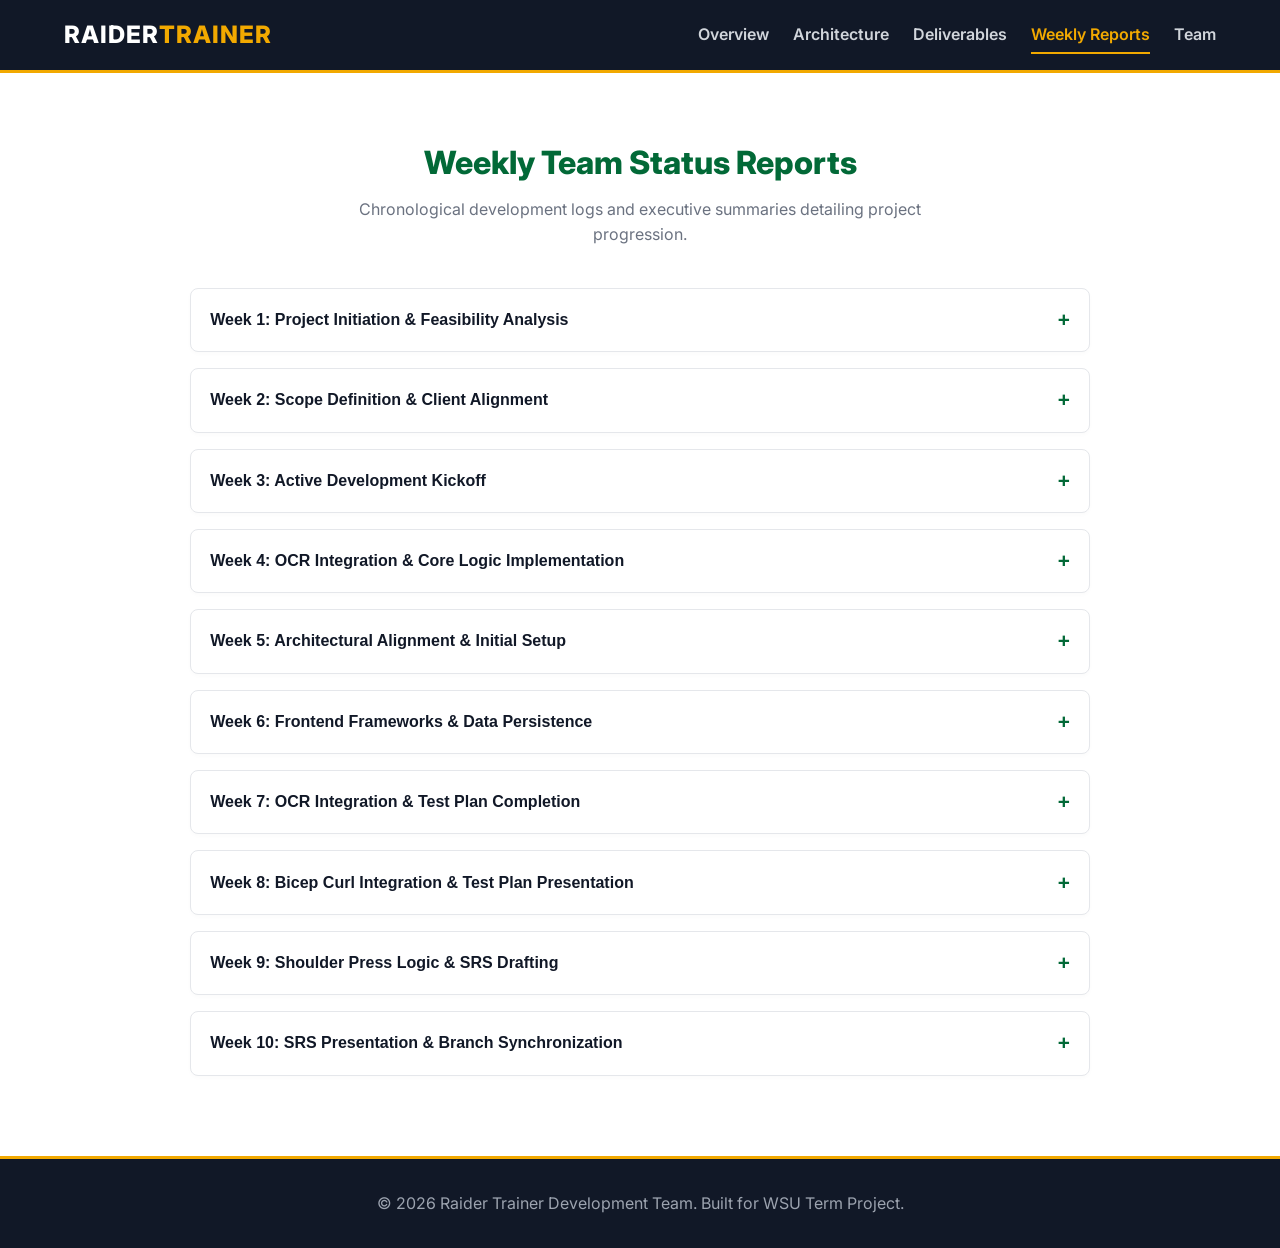
==== commit 40cf1e0d: "Update reports.html with progress reports between weeks 5-10 Updated reports.html to include progres" ====
--- a/reports.html
+++ b/reports.html
@@ -91,9 +91,105 @@
                     <ul>
                         <li><strong>Backend Milestone:</strong> Successfully implemented and finalized the OCR weight recognition system. Established the fundamental algorithmic logic for tracking workout metrics, including repetitions and sets.</li>
                         <li><strong>Frontend & Website Completion:</strong> Daniel Blair successfully finished the team website and the front end of the desktop application, establishing the PyQt6 user interfaces, window routing, and local data persistence workflows.</li>
-                    </ul>
-                </div>
-            </div>
+                         <li><strong>Second Version of Raider Trainer Front End GUI</strong> Dipika Jirel finished a second version of the front end GUI of the Raider Trainer desktop application. The two versions developed by Daniel and Dipika will be compared and it will be decided which one to use.</li>
+                    </ul>
+                </div>
+            </div>
+
+            <!-- Week 5 -->
+            <div class="accordion-item">
+                <button class="accordion-header">
+                    <span>Week 5: Architectural Alignment & Initial Setup</span>
+                    <span class="icon">+</span>
+                </button>
+                <div class="accordion-content">
+                    <p><strong>Executive Summary (September 21 – September 27, 2026):</strong></p>
+                    <ul>
+                        <li><strong>Daniel Blair:</strong> Organized team meetings, recorded meeting notes, submitted team project weekly report, and tested new changes to the project.</li>
+                        <li><strong>Team Focus:</strong> Active transition and architectural alignment between front-end interface components and upcoming backend integrations.</li>
+                    </ul>
+                </div>
+            </div>
+
+            <!-- Week 6 -->
+            <div class="accordion-item">
+                <button class="accordion-header">
+                    <span>Week 6: Frontend Frameworks & Data Persistence</span>
+                    <span class="icon">+</span>
+                </button>
+                <div class="accordion-content">
+                    <p><strong>Executive Summary (September 28 – October 4, 2026):</strong></p>
+                    <ul>
+                        <li><strong>Daniel Blair:</strong> Organized team meetings, recorded meeting notes, submitted team project weekly report, tested new changes to the project, and worked on the requirements testing document.</li>
+                        <li><strong>Dipika Jirel:</strong> Added the initial RaiderTrainer frontend implementation on September 29, 2026.</li>
+                        <li><strong>Prince Patel:</strong> Added <code>user.json</code> to store user data and updated <code>frontend.py</code> to align with the data schema on October 1, 2026. Implemented and uploaded pose tracking for bicep curls and OCR functionality, complete with a README file on October 1, 2026.</li>
+                    </ul>
+                </div>
+            </div>
+
+            <!-- Week 7 -->
+            <div class="accordion-item">
+                <button class="accordion-header">
+                    <span>Week 7: OCR Integration & Test Plan Completion</span>
+                    <span class="icon">+</span>
+                </button>
+                <div class="accordion-content">
+                    <p><strong>Executive Summary (October 5 – October 11, 2026):</strong></p>
+                    <ul>
+                        <li><strong>Daniel Blair:</strong> Organized team meetings, recorded meeting notes, submitted team project weekly report, tested new changes to the project, and completed the requirements testing document.</li>
+                        <li><strong>Prince Patel:</strong> Modified the frontend interface with a working OCR system capable of detecting text from video feeds on October 11, 2026.</li>
+                    </ul>
+                </div>
+            </div>
+
+            <!-- Week 8 -->
+            <div class="accordion-item">
+                <button class="accordion-header">
+                    <span>Week 8: Bicep Curl Integration & Test Plan Presentation</span>
+                    <span class="icon">+</span>
+                </button>
+                <div class="accordion-content">
+                    <p><strong>Executive Summary (October 12 – October 18, 2026):</strong></p>
+                    <ul>
+                        <li><strong>Daniel Blair:</strong> Organized team meetings, recorded meeting notes, submitted team project weekly report, and tested new changes to the project.</li>
+                        <li><strong>Group Milestone:</strong> The group presented the requirements testing document.</li>
+                        <li><strong>Prince Patel:</strong> Successfully integrated bicep curl tracking into the frontend and verified functionality on October 18, 2026. Performed asset cleanup by removing background elements from images and purging legacy files on October 18, 2026.</li>
+                    </ul>
+                </div>
+            </div>
+
+            <!-- Week 9 -->
+            <div class="accordion-item">
+                <button class="accordion-header">
+                    <span>Week 9: Shoulder Press Logic & SRS Drafting</span>
+                    <span class="icon">+</span>
+                </button>
+                <div class="accordion-content">
+                    <p><strong>Executive Summary (October 19 – October 25, 2026):</strong></p>
+                    <ul>
+                        <li><strong>Daniel Blair:</strong> Organized team meetings, recorded meeting notes, submitted team project weekly report, tested new changes to the project, and primarily made and formatted the software requirements specification document.</li>
+                        <li><strong>Dipika Jirel:</strong> Provided assistance with the software requirements specification document. Improved overall workout tracking capabilities and enhanced camera feed integration on October 23, 2026.</li>
+                        <li><strong>Prince Patel:</strong> Implemented movement logic for shoulder presses on October 25, 2026. Added <code>exercise.json</code> to store workout data and refactored the frontend code to adjust to the new data structure on October 25, 2026.</li>
+                    </ul>
+                </div>
+            </div>
+
+            <!-- Week 10 -->
+            <div class="accordion-item">
+                <button class="accordion-header">
+                    <span>Week 10: SRS Presentation & Branch Synchronization</span>
+                    <span class="icon">+</span>
+                </button>
+                <div class="accordion-content">
+                    <p><strong>Executive Summary (October 26 – November 1, 2026):</strong></p>
+                    <ul>
+                        <li><strong>Daniel Blair:</strong> Organized team meetings, recorded meeting notes, submitted team project weekly report, and tested new changes to the project.</li>
+                        <li><strong>Group Milestone:</strong> The group presented the SRS document.</li>
+                        <li><strong>Dipika Jirel & Prince Patel:</strong> Managed codebases and branch synchronization, completing pull requests and merging the <code>dipika-frontend</code> branch into <code>dipika-ui-polish</code> on October 30, 2026.</li>
+                    </ul>
+                </div>
+            </div>
+            
 
         </div>
     </section>
